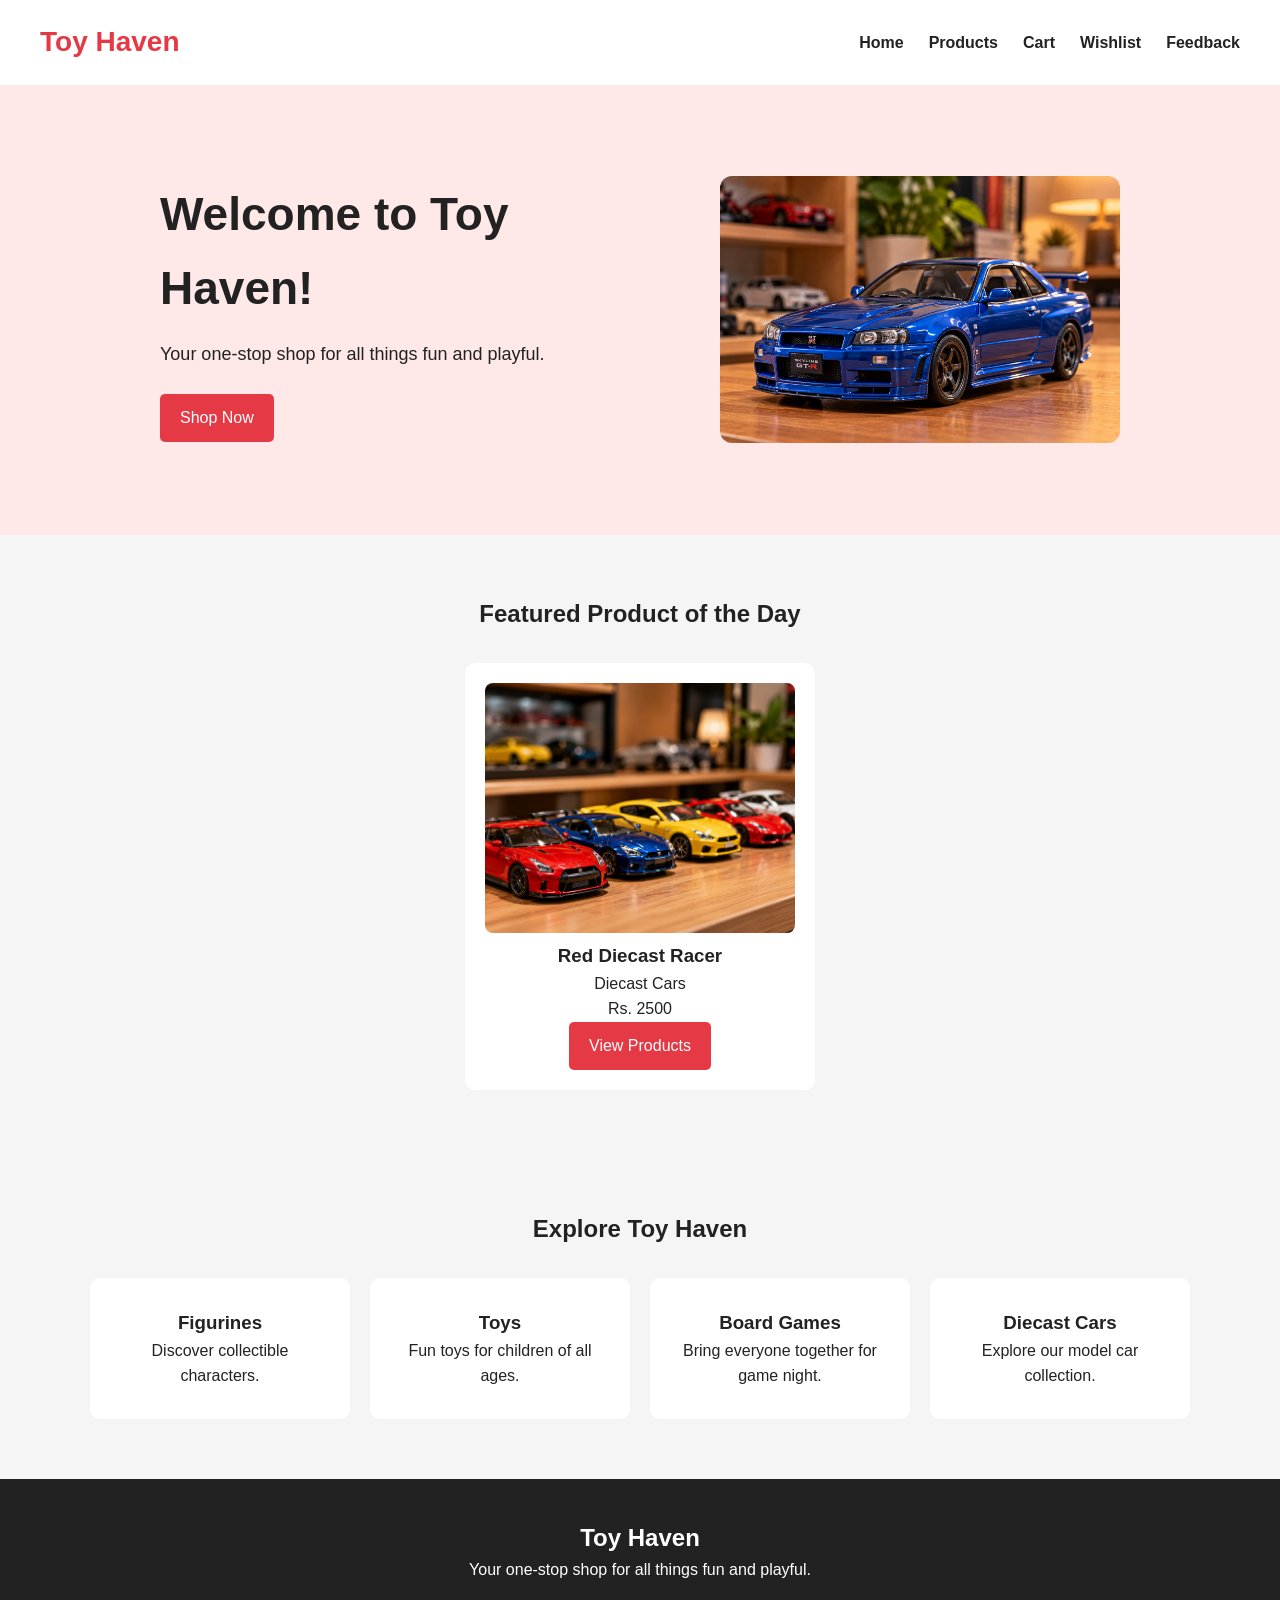
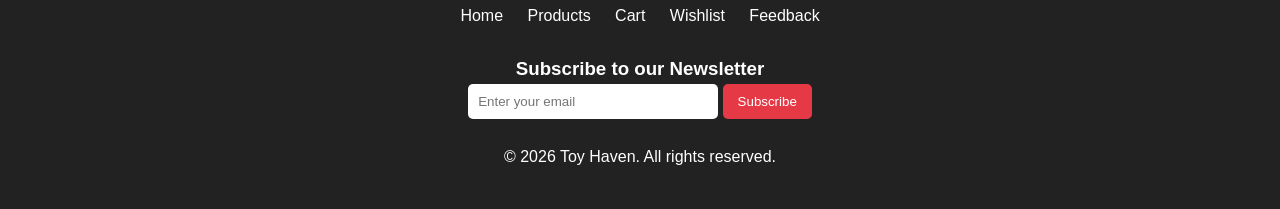
==== index.html @ 31b3b963 "Add files via upload" ====
<!DOCTYPE html>
<html lang="en">

<head>
    <meta charset="UTF-8">

    <meta name="viewport"
          content="width=device-width, initial-scale=1.0">

    <meta name="description"
          content="Toy Haven online toy store">

    <title>Toy Haven - Home</title>

    <link rel="stylesheet" href="style.css">

    <link rel="icon" href="favicon.png">

    <link rel="manifest" href="manifest.json">
</head>


<body>
<header>
    <nav>
        <h1 class="logo">
            <a href="index.html">Toy Haven</a>
        </h1>
        <button
            class="menu-button"
            id="menuButton"
            aria-label="Open navigation menu">
            ☰
        </button>
        <div class="nav-links">
            <a href="index.html">Home</a>
            <a href="products.html">Products</a>
            <a href="cart.html">Cart</a>
            <a href="wishlist.html">Wishlist</a>
            <a href="feedback.html">Feedback</a>
        </div>
    </nav>
</header>
<main>
    <section class="hero">
        <div class="hero-content">
            <h1 id="heroTitle">
                Welcome to Toy Haven!
            </h1>
            <p id="heroText">
                Your one-stop shop for all things fun and playful.
            </p>
            <a href="products.html" class="main-button">
                Shop Now
            </a>
        </div>
        <img
            id="heroImage"
            src="images/toy-car.png"
            alt="Toy Haven promotional product">
    </section>
    <section class="featured">
        <h2>Featured Product of the Day</h2>
        <div id="featuredProduct"
             class="featured-product">
        </div>
    </section>
    <section class="home-categories">
        <h2>Explore Toy Haven</h2>
        <div class="category-grid">
            <article>
                <h3>Figurines</h3>
                <p>Discover collectible characters.</p>
            </article>
            <article>
                <h3>Toys</h3>
                <p>Fun toys for children of all ages.</p>
            </article>
            <article>
                <h3>Board Games</h3>
                <p>Bring everyone together for game night.</p>
            </article>
            <article>
                <h3>Diecast Cars</h3>
                <p>Explore our model car collection.</p>
            </article>
        </div>
    </section>
</main>
<footer>
    <h2>Toy Haven</h2>
    <p>
        Your one-stop shop for all things fun and playful.
    </p>
    <div class="footer-links">
        <a href="index.html">Home</a>
        <a href="products.html">Products</a>
        <a href="cart.html">Cart</a>
        <a href="wishlist.html">Wishlist</a>
        <a href="feedback.html">Feedback</a>
    </div>
    <div class="newsletter">
        <h3>Subscribe to our Newsletter</h3>
        <form id="newsletterForm">
            <input
                type="email"
                id="newsletterEmail"
                placeholder="Enter your email"
                required>
            <button type="submit">
                Subscribe
            </button>
        </form>
    </div>
    <p>
        &copy; 2026 Toy Haven. All rights reserved.
    </p>
</footer>
<script src="script.js"></script>
</body>
</html>
---- style.css ----
* {
    margin: 0;
    padding: 0;
    box-sizing: border-box;
}
html {
    scroll-behavior: smooth;
}
body {
    font-family: Arial, sans-serif;
    background-color: #f5f5f5;
    color: #222;
    line-height: 1.6;
}
header {
    background-color: white;
    padding: 20px 40px;
}
nav {
    max-width: 1200px;
    margin: auto;

    display: flex;
    justify-content: space-between;
    align-items: center;
}
.logo {
    font-size: 28px;
}
.logo a {
    text-decoration: none;
    color: #e63946;
}
.nav-links {
    display: flex;
    gap: 25px;
}
.nav-links a {
    text-decoration: none;
    color: #222;
    font-weight: bold;

    transition: color 0.3s;
}
.nav-links a:hover {
    color: #e63946;
}
.menu-button {
    display: none;

    background: none;
    border: none;

    font-size: 28px;
    cursor: pointer;
}
.main-button {
    display: inline-block;
    background-color: #e63946;
    color: white;
    border: none;
    border-radius: 5px;
    padding: 11px 20px;
    text-decoration: none;
    cursor: pointer;
    transition:
        background-color 0.3s,
        transform 0.3s;
}
.main-button:hover {
    background-color: #222;
    transform: scale(1.05);
}
.secondary-button {
    background-color: #555;
    color: white;
    border: none;
    border-radius: 5px;
    padding: 11px 20px;
    cursor: pointer;
}
.hero {
    min-height: 450px;
    padding: 60px 40px;
    display: flex;
    justify-content: center;
    align-items: center;
    gap: 60px;
    background-color: #ffe8e8;
}
.hero-content {
    max-width: 500px;
}
.hero-content h1 {
    font-size: 46px;
    margin-bottom: 15px;
}
.hero-content p {
    font-size: 18px;
    margin-bottom: 25px;
}
.hero img {
    width: 400px;
    max-width: 45%;

    border-radius: 12px;
}
.featured {
    padding: 60px 40px;
    text-align: center;
}
.featured h2 {
    margin-bottom: 30px;
}
.featured-product {
    max-width: 350px;
    margin: auto;
    background-color: white;
    padding: 20px;
    border-radius: 10px;
}
.featured-product img {
    width: 100%;
    height: 250px;
    object-fit: cover;
    border-radius: 8px;
}
.home-categories {
    padding: 60px 40px;
}
.home-categories h2 {
    text-align: center;
    margin-bottom: 30px;
}
.category-grid {
    max-width: 1100px;
    margin: auto;
    display: grid;
    grid-template-columns:
        repeat(4, 1fr);
    gap: 20px;
}
.category-grid article {
    background-color: white;
    padding: 30px;
    text-align: center;
    border-radius: 10px;
    transition: transform 0.3s;
}
.category-grid article:hover {
    transform: translateY(-8px);
}
.products-section {
    padding: 50px 40px;
}
.products-section > h1,
.products-section > p {
    text-align: center;
}
.product-controls {
    max-width: 800px;
    margin: 30px auto;
    display: flex;
    gap: 15px;
}
.product-controls input,
.product-controls select {
    flex: 1;
    padding: 12px;
    border: 1px solid #ccc;
    border-radius: 5px;
}
.product-grid {
    max-width: 1100px;
    margin: auto;
    display: grid;
    grid-template-columns:
        repeat(4, 1fr);
    gap: 20px;
}
.product-card {
    background-color: white;
    padding: 20px;
    border-radius: 10px;
    text-align: center;
    transition: transform 0.3s;
}
.product-card:hover {
    transform: translateY(-8px);
}
.product-card img {
    width: 100%;
    height: 200px;
    object-fit: cover;
    border-radius: 8px;
}
.product-card h3 {
    margin-top: 10px;
}
.product-card button {
    margin-top: 10px;
    padding: 9px 12px;
    border: none;
    border-radius: 5px;
    cursor: pointer;
}
.add-cart-btn {
    background-color: #e63946;
    color: white;
}
.wishlist-btn {
    background-color: #222;
    color: white;
}
.details-btn {
    background-color: #ddd;
}
.modal {
    display: none;
    position: fixed;
    left: 0;
    top: 0;
    width: 100%;
    height: 100%;
    background-color: rgba(0, 0, 0, 0.6);
    justify-content: center;
    align-items: center;
    z-index: 1000;
}
.modal.active {
    display: flex;
}
.modal-content {
    width: 90%;
    max-width: 450px;
    background-color: white;
    padding: 30px;
    border-radius: 10px;
    text-align: center;
    position: relative;
}
.modal-content img {
    width: 100%;
    max-height: 300px;
    object-fit: cover;
    border-radius: 8px;
}
.close-modal {
    position: absolute;
    top: 10px;
    right: 15px;
    background: none;
    border: none;
    font-size: 30px;
    cursor: pointer;
}
.cart-section,
.checkout-section,
.wishlist-section,
.feedback-section,
.faq-section {
    max-width: 900px;
    margin: auto;
    padding: 50px 40px;
}
.cart-section h1,
.checkout-section h1,
.wishlist-section h1,
.feedback-section h1 {
    text-align: center;
    margin-bottom: 30px;
}
.cart-item,
.wishlist-item {
    display: flex;
    align-items: center;
    gap: 20px;
    background-color: white;
    padding: 20px;
    margin-bottom: 15px;
    border-radius: 10px;
}
.cart-item img,
.wishlist-item img {
    width: 100px;
    height: 100px;
    object-fit: cover;
    border-radius: 8px;
}
.cart-info,
.wishlist-info {
    flex: 1;
}
.quantity-controls {
    display: flex;
    align-items: center;
    gap: 10px;
    margin: 10px 0;
}
.quantity-controls button {
    width: 35px;
    height: 35px;
    border: none;
    background-color: #e63946;
    color: white;
    cursor: pointer;
    border-radius: 5px;
}
.remove-btn {
    background-color: #e63946;
    color: white;
    border: none;
    padding: 10px;
    border-radius: 5px;
    cursor: pointer;
}
.cart-summary {
    text-align: right;
    margin-top: 30px;
}
.order-summary,
#checkoutForm,
#feedbackForm {
    background-color: white;
    padding: 25px;
    margin-bottom: 25px;
    border-radius: 10px;
}
#checkoutForm label,
#feedbackForm label {
    display: block;
    margin-top: 15px;
    font-weight: bold;
}
#checkoutForm input,
#checkoutForm textarea,
#checkoutForm select,
#feedbackForm input,
#feedbackForm textarea {
    width: 100%;
    padding: 11px;
    margin-top: 5px;
    border: 1px solid #ccc;
    border-radius: 5px;
}
#checkoutForm textarea,
#feedbackForm textarea {
    min-height: 100px;
}
#checkoutForm button,
#feedbackForm button {
    margin-top: 20px;
}
.success-message {
    display: none;
    background-color: #d8f3dc;
    padding: 20px;
    text-align: center;
    font-size: 20px;
    border-radius: 10px;
    animation: successPop 0.5s;
}
.success-message.show {
    display: block;
}
@keyframes successPop {
    from {
        transform: scale(0.7);
        opacity: 0;
    }
    to {
        transform: scale(1);
        opacity: 1;
    }
}
.status-select {
    padding: 8px;
    margin-top: 10px;
    border-radius: 5px;
}
.faq-section h2 {
    text-align: center;
    margin-bottom: 25px;
}
.faq-item {
    margin-bottom: 10px;
}
.faq-question {
    width: 100%;
    padding: 18px;
    text-align: left;
    border: none;
    background-color: white;
    font-weight: bold;
    cursor: pointer;
}
.faq-answer {
    display: none;
    background-color: white;
    padding: 0 18px 18px;
}
.faq-answer.active {
    display: block;
}
footer {
    background-color: #222;
    color: white;
    text-align: center;
    padding: 40px 20px;
}
.footer-links {
    margin: 20px 0;
}
.footer-links a {
    color: white;
    text-decoration: none;
    margin: 0 10px;
}
.footer-links a:hover {
    color: #e63946;
}
.newsletter {
    margin: 25px 0;
}
.newsletter input {
    padding: 10px;
    width: 250px;
    border: none;
    border-radius: 5px;
}
.newsletter button {
    padding: 10px 15px;
    border: none;
    background-color: #e63946;
    color: white;
    border-radius: 5px;
    cursor: pointer;
}
@media (max-width: 900px) {
    .product-grid {
        grid-template-columns:
            repeat(2, 1fr);
    }
    .category-grid {
        grid-template-columns:
            repeat(2, 1fr);
    }
}
@media (max-width: 768px) {
    header {
        padding: 20px;
    }
    nav {
        position: relative;
    }
    .menu-button {
        display: block;
    }
    .nav-links {
        display: none;
        position: absolute;
        top: 55px;
        left: 0;
        width: 100%;
        background-color: white;
        padding: 20px;
        flex-direction: column;
        text-align: center;
        z-index: 100;
    }
    .nav-links.active {
        display: flex;
    }
    .hero {
        flex-direction: column;
        text-align: center;
        padding: 40px 20px;
    }
    .hero-content h1 {
        font-size: 36px;
    }
    .hero img {
        width: 100%;
        max-width: 400px;
    }
    .product-grid,
    .category-grid {
        grid-template-columns: 1fr;
    }
    .product-controls {
        flex-direction: column;
    }
    .cart-item,
    .wishlist-item {
        flex-direction: column;
        text-align: center;
    }
    .cart-summary {
        text-align: center;
    }
}
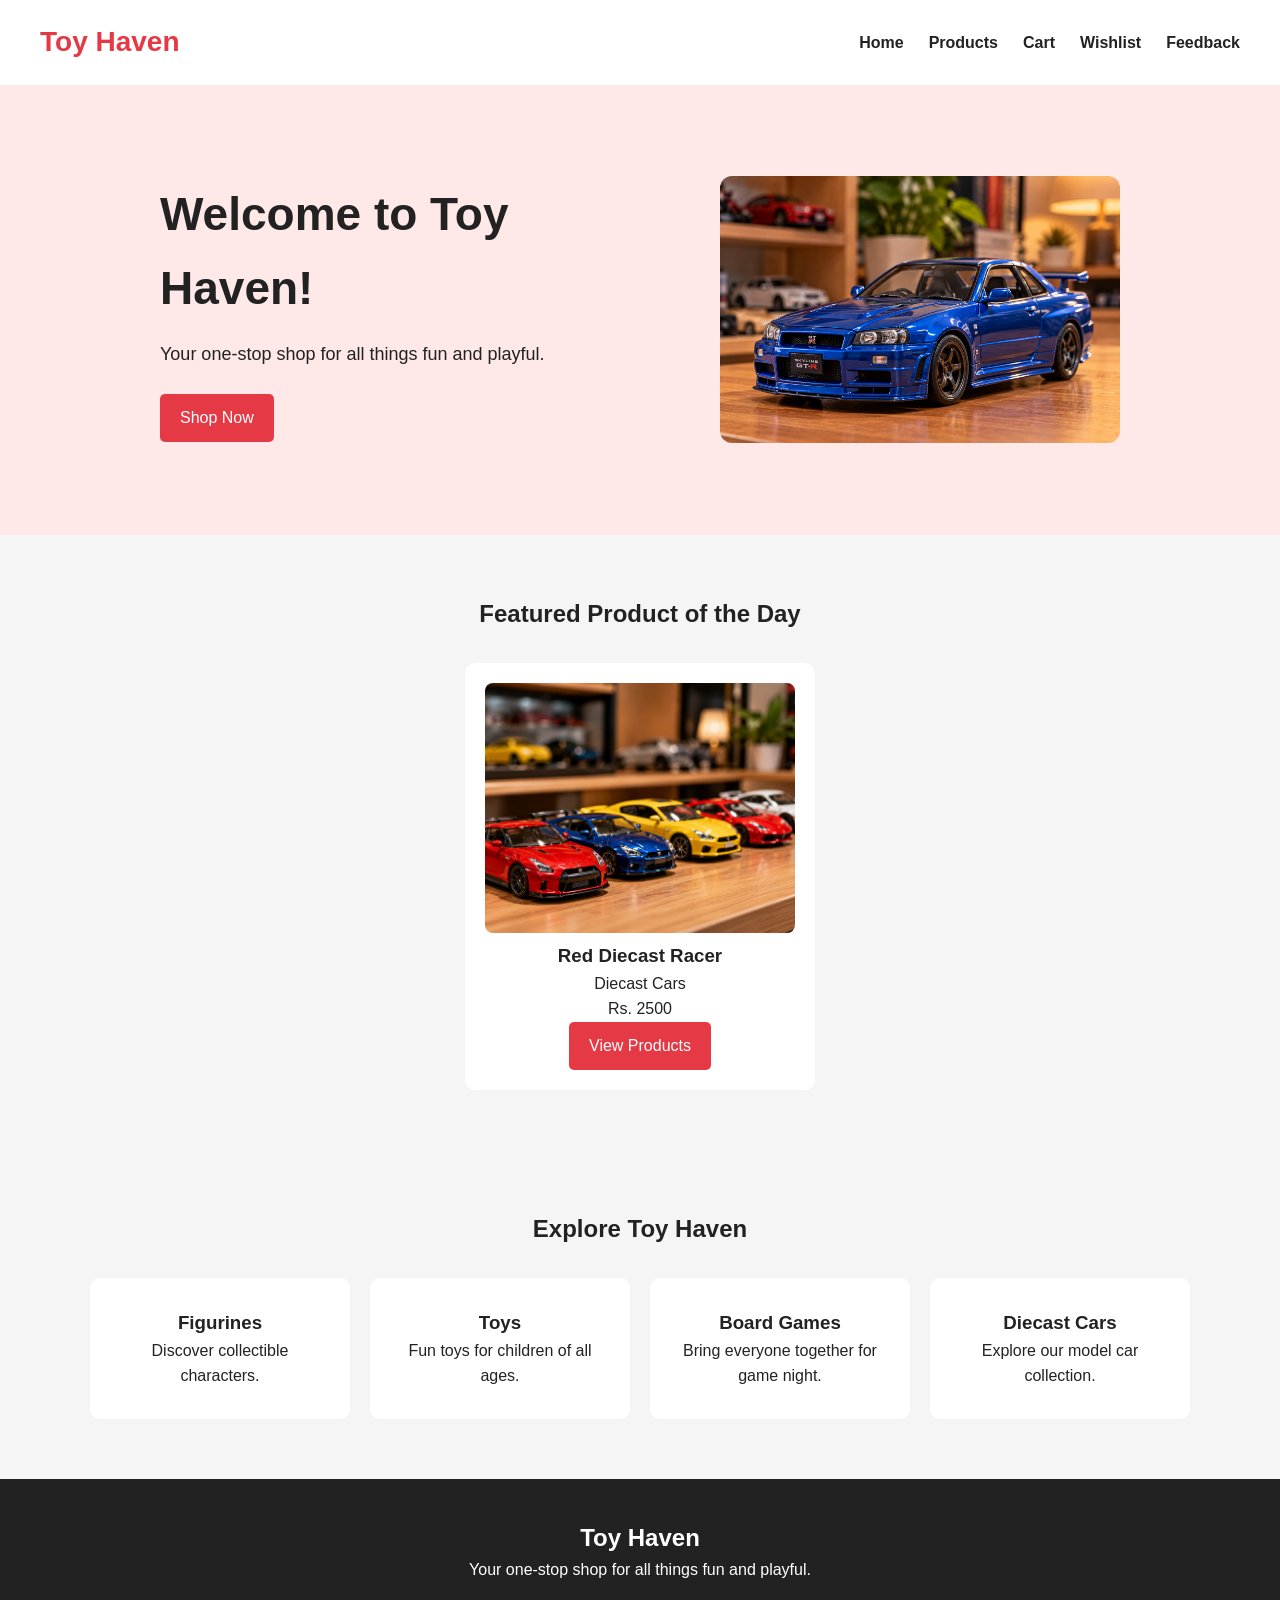
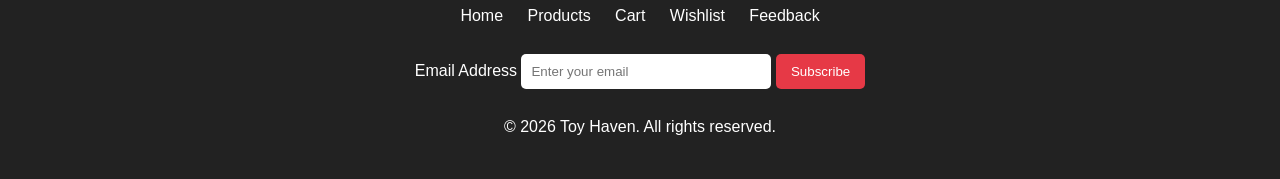
==== commit d36929e5: "Add files via upload" ====
--- a/index.html
+++ b/index.html
@@ -100,16 +100,18 @@
         <a href="feedback.html">Feedback</a>
     </div>
     <div class="newsletter">
-        <h3>Subscribe to our Newsletter</h3>
         <form id="newsletterForm">
+
+            <label for="newsletterEmail">Email Address</label>
+
             <input
                 type="email"
                 id="newsletterEmail"
                 placeholder="Enter your email"
                 required>
-            <button type="submit">
-                Subscribe
-            </button>
+
+            <button type="submit">Subscribe</button>
+
         </form>
     </div>
     <p>
